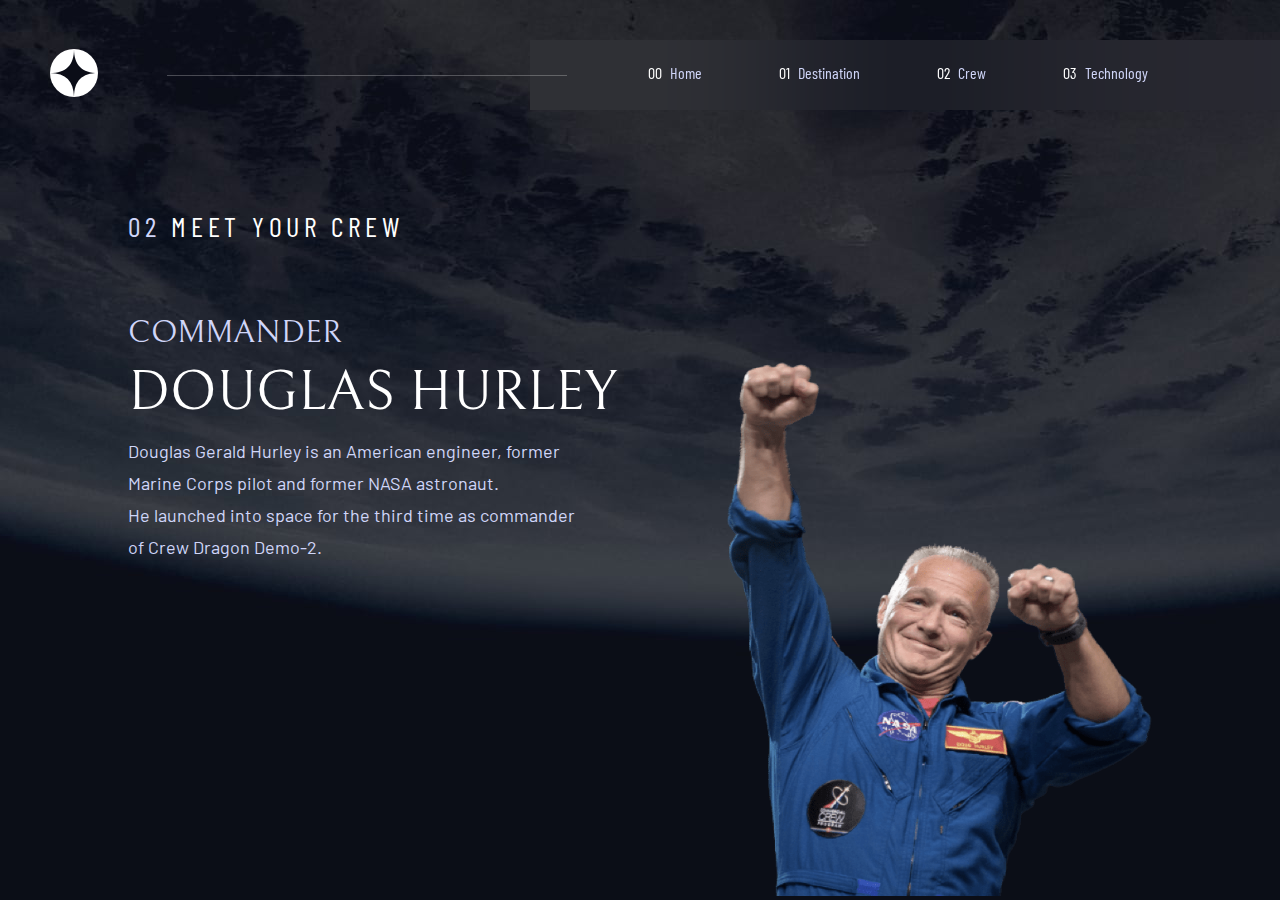
==== html files/crew/crew.html @ c5a7ada9 "sept 29 push" ====
<!DOCTYPE html>
<html lang="en">
<head>
    <meta charset="UTF-8">
    <meta http-equiv="X-UA-Compatible" content="IE=edge">
    <meta name="viewport" content="width=device-width, initial-scale=1.0">
    <title>Crew - Space Haven</title>
    <link rel="stylesheet" href="/css files/crew css/crew.css">
    <link rel="stylesheet" href="/css files/nav.css">
    <link rel="icon" type="image/x-icon" href="/assets/favicon-32x32.png">
    <link rel="preconnect" href="https://fonts.googleapis.com">
    <link rel="preconnect" href="https://fonts.gstatic.com" crossorigin>
    <link href="https://fonts.googleapis.com/css2?family=Barlow&family=Barlow+Condensed:wght@100&family=Jost:wght@300&family=Roboto:wght@300&display=swap" rel="stylesheet">
    <link href="https://fonts.googleapis.com/css2?family=Barlow&family=Barlow+Condensed:wght@100&family=Bellefair&family=Jost:wght@300&family=Roboto:wght@300&display=swap" rel="stylesheet">
</head>

<body>

    <div>
        <script id="replace_with_navbar" src="/js files/nav.js"></script>
    </div>

    <section class="crew-hero">
        <section id="crew-hero-left">
            <p id="crew-hero-left-p"><span id="crew-jumboNumber">02</span> <span id="crew-pick-span">MEET YOUR CREW</span></p>

            <section id="crew-text">
                <h3>COMMANDER</h3>
                <h2>DOUGLAS HURLEY</h2>
                <p>
                    Douglas Gerald Hurley is an American engineer, former 
                    <br>
                    Marine Corps pilot and former NASA astronaut. 
                    <br>
                    He launched into space for the third time as commander 
                    <br>
                    of Crew Dragon Demo-2.
                </p>
            </section>
        </section>

        <section class="crew-image">
            <img src="/assets/crew/image-douglas-hurley.png" alt="">
        </section>

    </section>
    
</body>
</html>
---- css files/crew css/crew.css ----
*{
    box-sizing: border-box;
    padding: 0;
    margin: 0;
    overflow-y: hidden;
    overflow-x: hidden;
    max-height: 100vh;
}

body{
    height: 100vh;
    color: white;
    background-position: center;
    background-repeat: no-repeat;
    background-size: cover;
    background-image: url(/assets/crew/background-crew-desktop.jpg);
}

.crew-hero{
    justify-content: space-evenly;
}

#crew-hero-left{
    margin-left: 10%;
    margin-top: 100px;
}

#crew-hero-left-p{
    margin-bottom: 70px;
    font-size: 28px;
    line-height: 33.6px;
    letter-spacing: 4.72px;
    font-family: 'Barlow Condensed', sans-serif;
}

#crew-jumboNumber{
    color: #D0D6F9;
}

#crew-text h3{
    font-size: 32px;
    font-weight: 400;
    line-height: 37px;
    font-family: 'Bellefair', serif;
    letter-spacing: 0px;
    color: #D0D6F9;
    margin-bottom: 10px;
}

#crew-text h2{
    font-size: 56px;
    font-weight: 400;
    line-height: 64px;
    font-family: 'Bellefair', serif;
    margin-bottom: 10px;
}

#crew-text p{
    font-weight: 400;
    font-size: 18px;
    line-height: 32px;
    color: #D0D6F9;
    font-family: 'Barlow';
    font-style: normal;
    margin-bottom: 40px;
}

#crew-hero-left{
    left: 50%;
}

.crew-image{
    position: absolute;
    bottom:0px;
    right: 10%;
    padding-bottom: 0px;
}

.crew-image img{
    width: 426px;
    height: 534px; 
}
---- css files/nav.css ----
.navBar{
    display: flex;
    width: 100%;
    justify-content: space-between;
    align-items: center;
    height: 70px;
    margin-top: 40px;
}

#logo{
    margin-left: 50px;
}

#rectangle{
    position: absolute;
    width: 400px;
    height: 1px;
    left: 167px;
    margin-top: 0;
    background: #FFFFFF;
    mix-blend-mode: normal;
    opacity: 0.25;
    z-index: 2;
}

.menu{
    height: 100%;
    background: rgba(255, 255, 255, 0.04);
    backdrop-filter: blur(81.5485px);
    width: 750px;
}

.menu ul{
    display: flex;
    justify-content: space-between;    
    list-style: none;
    gap: 10px;
    width: 500px;
    margin: 23px 160px 23px 118px;
    font-family: 'Barlow Condensed', sans-serif;
    color: #FFFFFF;
    
}

a{
    color: inherit;
    text-decoration: none;
}

.span{
    margin-left: 5px;
    color: #D0D6F9;
}
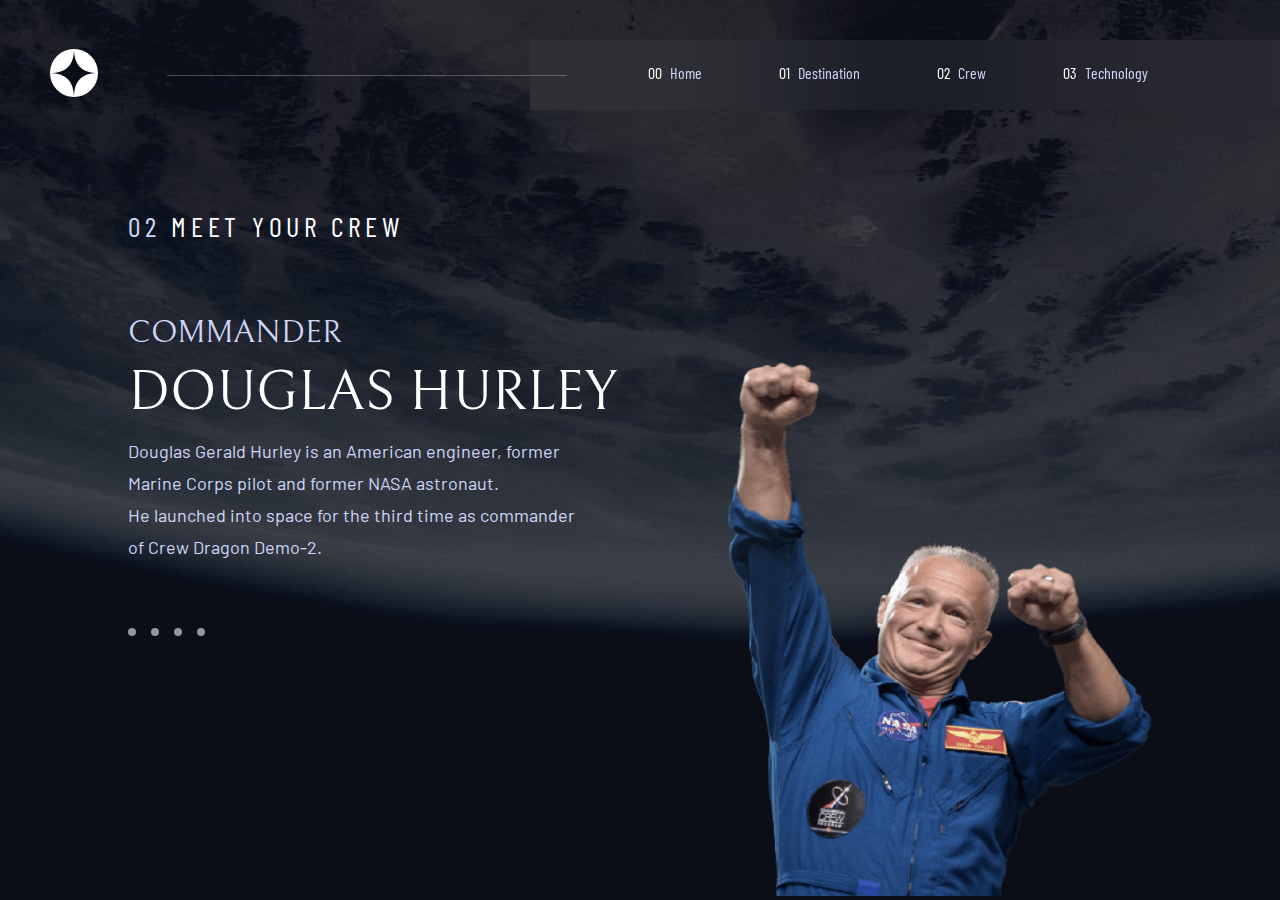
==== commit 97a8ff20: "oct twenty-fifth update" ====
--- a/html files/crew/crew.html
+++ b/html files/crew/crew.html
@@ -21,10 +21,10 @@
     </div>
 
     <section class="crew-hero">
-        <section id="crew-hero-left">
-            <p id="crew-hero-left-p"><span id="crew-jumboNumber">02</span> <span id="crew-pick-span">MEET YOUR CREW</span></p>
+        <section id="douglas" class="douglas-hero-left">
+            <p id="douglas-hero-left-p"><span id="douglas-jumboNumber">02</span> <span id="crew-pick-span">MEET YOUR CREW</span></p>
 
-            <section id="crew-text">
+            <section id="douglas-text">
                 <h3>COMMANDER</h3>
                 <h2>DOUGLAS HURLEY</h2>
                 <p>
@@ -39,11 +39,107 @@
             </section>
         </section>
 
-        <section class="crew-image">
+        <section id="mark" class="douglas-hero-left">
+            <p id="douglas-hero-left-p"><span id="douglas-jumboNumber">02</span> <span id="crew-pick-span">MEET YOUR CREW</span></p>
+
+            <section id="douglas-text">
+                <h3>MISSION SPECIALIST</h3>
+                <h2>MARK SHUTTLEWORTH</h2>
+                <p>
+                    Mark Richard Shuttleworth is the founder and CEO of 
+                    <br>
+                    Canonical, the company behind the Linux-based Ubuntu 
+                    <br>
+                    operating system. Shuttleworth became the first South
+                    <br>
+                    African to travel to space as a space tourist.
+                </p>
+            </section>
+        </section>
+
+        <section id="victor" class="douglas-hero-left">
+            <p id="douglas-hero-left-p"><span id="douglas-jumboNumber">02</span> <span id="crew-pick-span">MEET YOUR CREW</span></p>
+
+            <section id="douglas-text">
+                <h3>PILOT</h3>
+                <h2>VICTOR GLOVER</h2>
+                <p>
+                    Pilot on the first operational flight of the SpaceX Crew Dragon to the
+                    <br>
+                    International Space Station. Glover is a  commander in the U.S. Navy
+                    <br>
+                    where he pilots an F/A-18. He was a crew member of Expedition 64,
+                    <br>
+                    and served as a station systems flight engineer.
+                </p>
+            </section>
+        </section>
+
+        <section id="ansari" class="douglas-hero-left">
+            <p id="douglas-hero-left-p"><span id="douglas-jumboNumber">02</span> <span id="crew-pick-span">MEET YOUR CREW</span></p>
+
+            <section id="douglas-text">
+                <h3>FLIGHT ENGINEER</h3>
+                <h2>ANOUSHEH ANSARI</h2>
+                <p>
+                    Anousheh Ansari is an Iranian American engineer and 
+                    <br>
+                    co-founder of Prodea Systems. Ansari was the fourth  
+                    <br>
+                    self-funded space tourist, the first self-funded woman to
+                    <br>
+                    fly to the ISS, and the first Iranian in space. 
+                </p>
+            </section>
+        </section>
+
+        <section id="circles">
+            <a href="" onmouseover="onHoverCircle1(event)" onclick="onClickOfDouglasCircle(event)">
+                <div id="circle1" class="circle">
+                </div>
+            </a>
+            <a href="" onmouseover="onHoverCircle2(event)" onclick="onClickOfMarkCircle(event)">
+                <div id="circle2" class="circle">
+                </div>
+            </a>
+            <a href="" onmouseover="onHoverCircle3(event)" onclick="onClickOfVictorCircle(event)">
+                <div id="circle3" class="circle">
+                </div>
+            </a>
+            <a href="" onmouseover="onHoverCircle4(event)" onclick="onClickOfAnsariCircle(event)">
+                <div id="circle4" class="circle">
+                </div>
+            </a>
+        </section>
+       
+    </section>
+
+   
+
+    <section>
+        <section id="douglas-image">
             <img src="/assets/crew/image-douglas-hurley.png" alt="">
         </section>
 
+        <section id="mark-image">
+            <img src="/assets/crew/image-mark-shuttleworth.png" alt="">
+        </section>
+
+        <section id="victor-image">
+            <img src="/assets/crew/image-victor-glover.png" alt="">
+        </section>
+
+        <section id="ansari-image">
+            <img src="/assets/crew/image-anousheh-ansari.png" alt="">
+        </section>
+
     </section>
+
+    <script src="/js files/crew js/crew.js"></script>
     
 </body>
-</html>+</html>
+
+<!-- to do the crew thing, the dots, i'll find dots that will fill with white on click
+so, individual dots that will link on click, and make changes to the HTMl
+-->--- a/css files/crew css/crew.css
+++ b/css files/crew css/crew.css
@@ -20,12 +20,12 @@
     justify-content: space-evenly;
 }
 
-#crew-hero-left{
+.douglas-hero-left{
     margin-left: 10%;
     margin-top: 100px;
 }
 
-#crew-hero-left-p{
+#douglas-hero-left-p{
     margin-bottom: 70px;
     font-size: 28px;
     line-height: 33.6px;
@@ -33,11 +33,11 @@
     font-family: 'Barlow Condensed', sans-serif;
 }
 
-#crew-jumboNumber{
+#douglas-jumboNumber{
     color: #D0D6F9;
 }
 
-#crew-text h3{
+#douglas-text h3{
     font-size: 32px;
     font-weight: 400;
     line-height: 37px;
@@ -47,7 +47,7 @@
     margin-bottom: 10px;
 }
 
-#crew-text h2{
+#douglas-text h2{
     font-size: 56px;
     font-weight: 400;
     line-height: 64px;
@@ -55,7 +55,7 @@
     margin-bottom: 10px;
 }
 
-#crew-text p{
+#douglas-text p{
     font-weight: 400;
     font-size: 18px;
     line-height: 32px;
@@ -65,19 +65,62 @@
     margin-bottom: 40px;
 }
 
-#crew-hero-left{
+#douglas-hero-left{
     left: 50%;
 }
 
-.crew-image{
+#douglas-image, #mark-image, #victor-image, #ansari-image{
     position: absolute;
     bottom:0px;
     right: 10%;
     padding-bottom: 0px;
 }
 
-.crew-image img{
+#douglas-image img{
     width: 426px;
     height: 534px; 
 }
 
+#mark-image img{
+    width: 426px;
+    height: 534px; 
+}
+
+#victor-image img{
+    width: 426px;
+    height: 534px; 
+}
+
+#ansari-image img{
+    width: 426px;
+    height: 534px; 
+}
+
+
+/* display none */
+#mark, #victor, #ansari, #mark-image, #victor-image, #ansari-image{
+    display: none;
+}
+
+
+/* circle */
+.circle{
+    height: 8px;
+    width: 8px;
+    border-radius: 50%;
+    background-color: #979797;
+}
+
+.circle:hover{
+    background-color: #cecaca;
+}
+
+#circles{
+    display: flex;
+    margin-left: 10%;
+    margin-top: 2%;
+    column-gap: 15px;
+    width: auto;
+}
+
+
